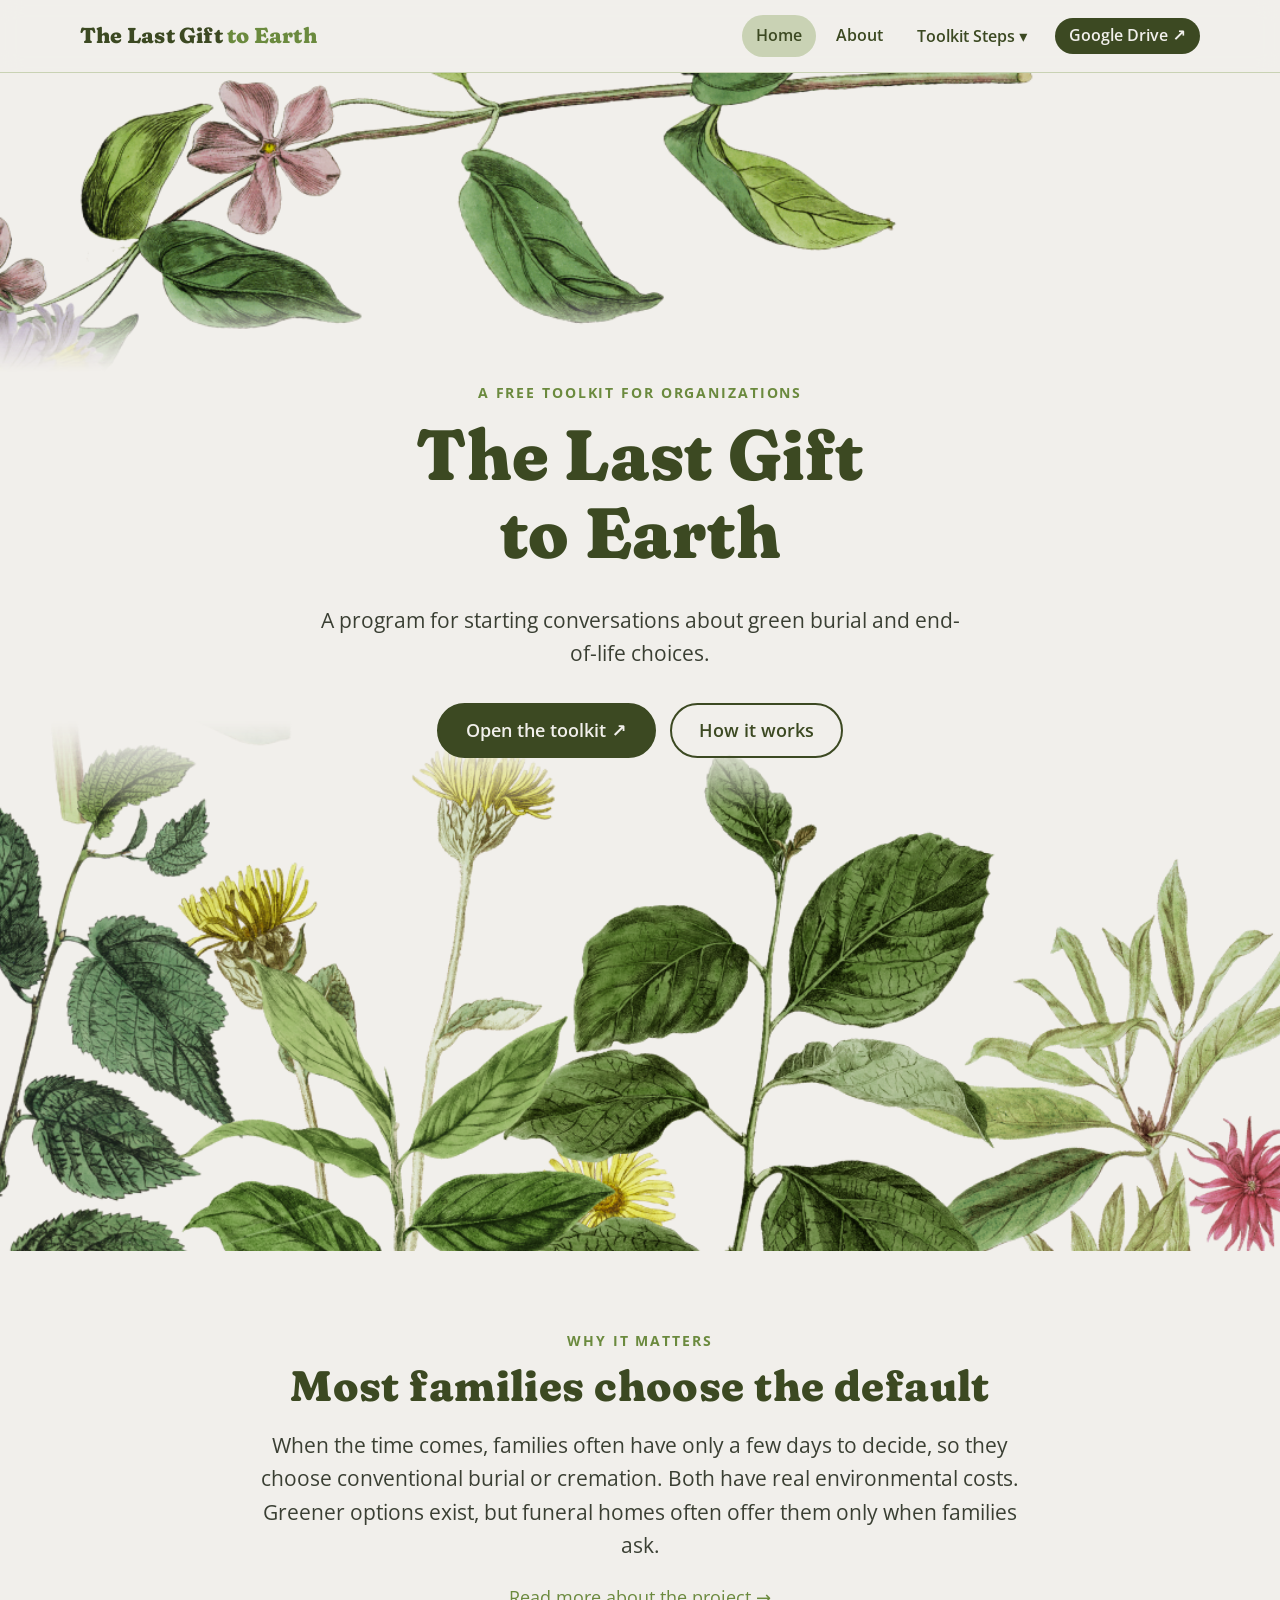
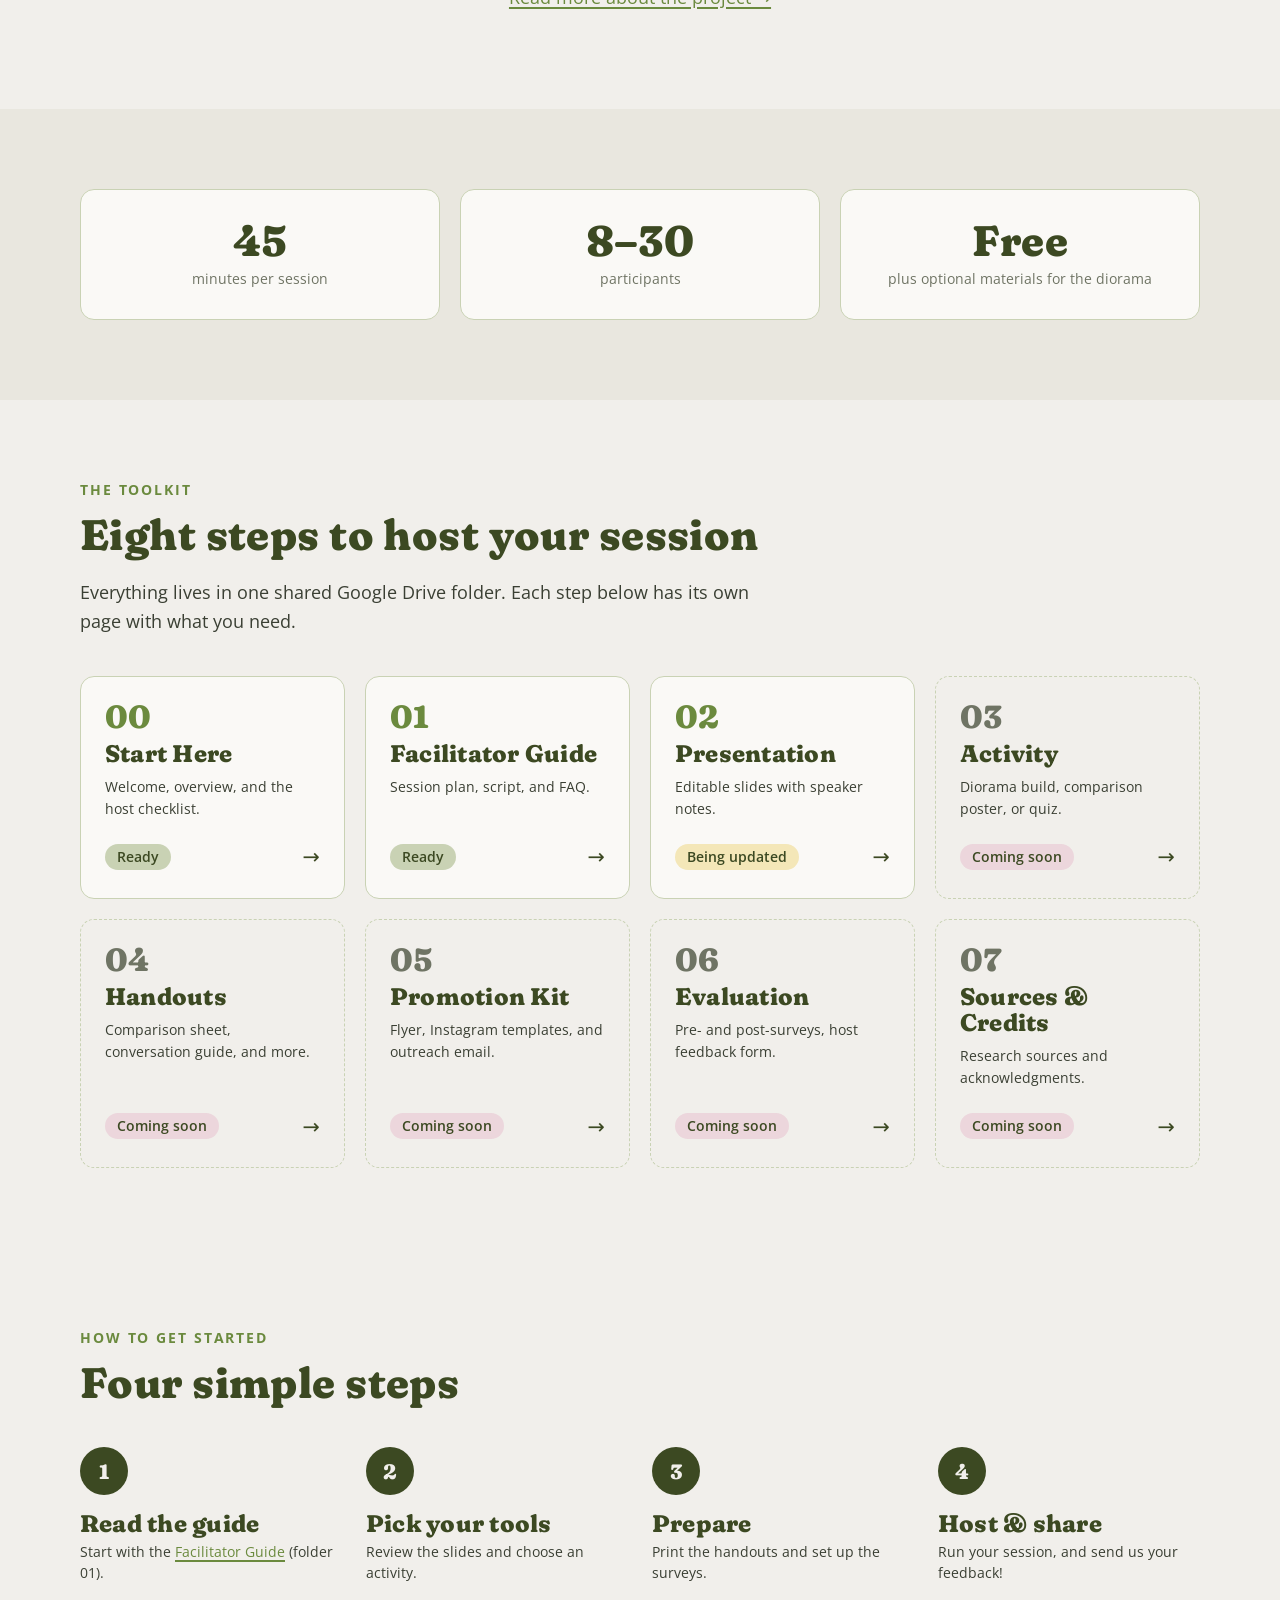
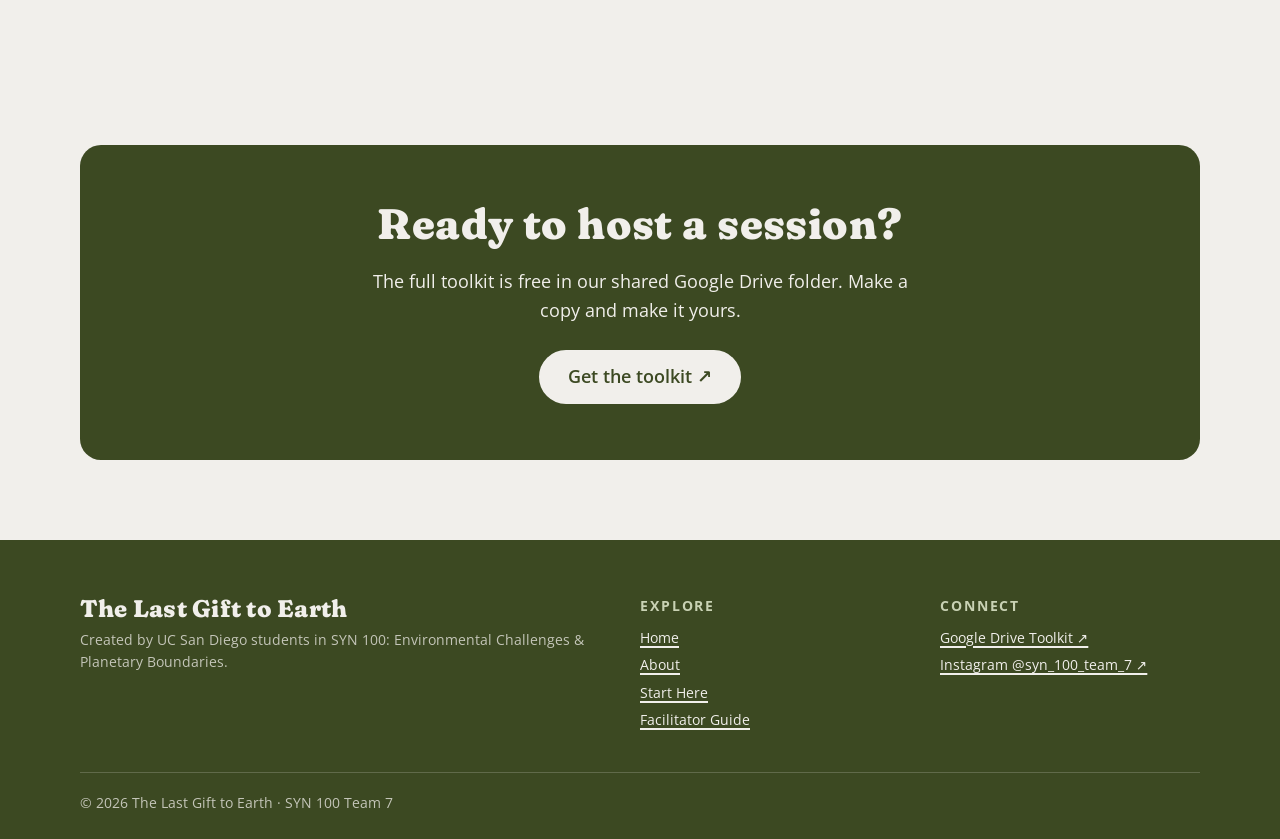
==== index.html @ 3b727e1e "Add files" ====
<!DOCTYPE html>
<html lang="en">
<head>
  <meta charset="UTF-8">
  <meta name="viewport" content="width=device-width, initial-scale=1.0">
  <title>The Last Gift to Earth · Green Burial Toolkit</title>
  <meta name="description" content="A free toolkit for organizations to host conversations about green burial and end-of-life choices. Created by UC San Diego students.">
  <link rel="icon" href="data:image/svg+xml,<svg xmlns=%22http://www.w3.org/2000/svg%22 viewBox=%220 0 100 100%22><text y=%22.9em%22 font-size=%2290%22>🌿</text></svg>">
  <link rel="preconnect" href="https://fonts.googleapis.com">
  <link rel="preconnect" href="https://fonts.gstatic.com" crossorigin>
  <link href="https://fonts.googleapis.com/css2?family=Fraunces:opsz,wght,SOFT,WONK@9..144,300..900,0..100,0..1&family=Open+Sans:wght@400;500;600;700&display=swap" rel="stylesheet">
  <link rel="stylesheet" href="style.css">
  <script src="script.js" defer></script>
</head>
<body>
<a class="skip-link" href="#main">Skip to content</a>
<header class="site-header">
  <div class="container header-inner">
    <a class="brand" href="index.html">The Last Gift <span>to Earth</span></a>
    <button class="nav-toggle" aria-expanded="false" aria-controls="site-nav">
      <span class="sr-only">Menu</span><span class="bar"></span><span class="bar"></span><span class="bar"></span>
    </button>
    <nav id="site-nav" class="site-nav" aria-label="Main">
      <ul>
        <li><a href="index.html" aria-current="page">Home</a></li>
        <li><a href="about.html">About</a></li>
        <li class="has-dropdown">
          <button class="dropdown-toggle" aria-expanded="false">Toolkit Steps <span aria-hidden="true">▾</span></button>
          <ul class="dropdown">
            <li><a href="start-here.html"><span class="num">00</span> Start Here</a></li>
            <li><a href="facilitator-guide.html"><span class="num">01</span> Facilitator Guide</a></li>
            <li><a href="presentation.html"><span class="num">02</span> Presentation</a></li>
            <li><a href="activity.html"><span class="num">03</span> Activity</a></li>
            <li><a href="handouts.html"><span class="num">04</span> Handouts</a></li>
            <li><a href="promotion-kit.html"><span class="num">05</span> Promotion Kit</a></li>
            <li><a href="evaluation.html"><span class="num">06</span> Evaluation</a></li>
            <li><a href="sources-credits.html"><span class="num">07</span> Sources & Credits</a></li>
          </ul>
        </li>
        <li><a class="btn btn-primary btn-sm" href="https://drive.google.com/drive/folders/17anD-PNkpwHYb8sk7NjaiAcMlj1EhDrj" target="_blank" rel="noopener">Google Drive ↗</a></li>
      </ul>
    </nav>
  </div>
</header>
<main id="main">

  <section class="hero">
    <img class="botanical top" src="images/botanical-top.png" alt="">
    <div class="container hero-inner">
      <p class="eyebrow">A free toolkit for organizations</p>
      <h1>The Last Gift<br>to Earth</h1>
      <p class="lead">A program for starting conversations about green burial and end-of-life choices.</p>
      <div class="btn-row center">
        <a class="btn btn-primary" href="https://drive.google.com/drive/folders/17anD-PNkpwHYb8sk7NjaiAcMlj1EhDrj" target="_blank" rel="noopener">Open the toolkit ↗</a>
        <a class="btn btn-secondary" href="start-here.html">How it works</a>
      </div>
    </div>
    <img class="botanical bottom" src="images/botanical-bottom.png" alt="">
  </section>

  <section class="section">
    <div class="container narrow center-text reveal">
      <p class="eyebrow">Why it matters</p>
      <h2>Most families choose the default</h2>
      <p class="lead">When the time comes, families often have only a few days to decide, so they choose conventional burial or cremation. Both have real environmental costs. Greener options exist, but funeral homes often offer them only when families ask.</p>
      <p><a href="about.html">Read more about the project →</a></p>
    </div>
  </section>

  <section class="section tint">
    <div class="container">
      <div class="stats">
        <div class="stat reveal"><p class="display">45</p><p class="small">minutes per session</p></div>
        <div class="stat reveal"><p class="display">8–30</p><p class="small">participants</p></div>
        <div class="stat reveal"><p class="display">Free</p><p class="small">plus optional materials for the diorama</p></div>
      </div>
    </div>
  </section>

  <section class="section">
    <div class="container">
      <div class="section-head reveal">
        <p class="eyebrow">The toolkit</p>
        <h2>Eight steps to host your session</h2>
        <p>Everything lives in one shared Google Drive folder. Each step below has its own page with what you need.</p>
      </div>
      <div class="cards">
      <a class="card step-card reveal is-ready" href="start-here.html">
        <span class="num">00</span>
        <h3>Start Here</h3>
        <p>Welcome, overview, and the host checklist.</p>
        <span class="card-foot"><span class="tag">Ready</span><span class="arrow" aria-hidden="true">→</span></span>
      </a>
      <a class="card step-card reveal is-ready" href="facilitator-guide.html">
        <span class="num">01</span>
        <h3>Facilitator Guide</h3>
        <p>Session plan, script, and FAQ.</p>
        <span class="card-foot"><span class="tag">Ready</span><span class="arrow" aria-hidden="true">→</span></span>
      </a>
      <a class="card step-card reveal is-updating" href="presentation.html">
        <span class="num">02</span>
        <h3>Presentation</h3>
        <p>Editable slides with speaker notes.</p>
        <span class="card-foot"><span class="tag yellow">Being updated</span><span class="arrow" aria-hidden="true">→</span></span>
      </a>
      <a class="card step-card reveal is-soon" href="activity.html">
        <span class="num">03</span>
        <h3>Activity</h3>
        <p>Diorama build, comparison poster, or quiz.</p>
        <span class="card-foot"><span class="tag pink">Coming soon</span><span class="arrow" aria-hidden="true">→</span></span>
      </a>
      <a class="card step-card reveal is-soon" href="handouts.html">
        <span class="num">04</span>
        <h3>Handouts</h3>
        <p>Comparison sheet, conversation guide, and more.</p>
        <span class="card-foot"><span class="tag pink">Coming soon</span><span class="arrow" aria-hidden="true">→</span></span>
      </a>
      <a class="card step-card reveal is-soon" href="promotion-kit.html">
        <span class="num">05</span>
        <h3>Promotion Kit</h3>
        <p>Flyer, Instagram templates, and outreach email.</p>
        <span class="card-foot"><span class="tag pink">Coming soon</span><span class="arrow" aria-hidden="true">→</span></span>
      </a>
      <a class="card step-card reveal is-soon" href="evaluation.html">
        <span class="num">06</span>
        <h3>Evaluation</h3>
        <p>Pre- and post-surveys, host feedback form.</p>
        <span class="card-foot"><span class="tag pink">Coming soon</span><span class="arrow" aria-hidden="true">→</span></span>
      </a>
      <a class="card step-card reveal is-soon" href="sources-credits.html">
        <span class="num">07</span>
        <h3>Sources & Credits</h3>
        <p>Research sources and acknowledgments.</p>
        <span class="card-foot"><span class="tag pink">Coming soon</span><span class="arrow" aria-hidden="true">→</span></span>
      </a>
      </div>
    </div>
  </section>

  <section class="section">
    <div class="container">
      <div class="section-head reveal">
        <p class="eyebrow">How to get started</p>
        <h2>Four simple steps</h2>
      </div>
      <ol class="numbered-steps">
        <li class="reveal"><h3>Read the guide</h3><p>Start with the <a href="facilitator-guide.html">Facilitator Guide</a> (folder 01).</p></li>
        <li class="reveal"><h3>Pick your tools</h3><p>Review the slides and choose an activity.</p></li>
        <li class="reveal"><h3>Prepare</h3><p>Print the handouts and set up the surveys.</p></li>
        <li class="reveal"><h3>Host &amp; share</h3><p>Run your session, and send us your feedback!</p></li>
      </ol>
    </div>
  </section>

  <section class="section">
    <div class="container">
      <div class="cta-band reveal">
        <h2>Ready to host a session?</h2>
        <p>The full toolkit is free in our shared Google Drive folder. Make a copy and make it yours.</p>
        <a class="btn btn-primary" href="https://drive.google.com/drive/folders/17anD-PNkpwHYb8sk7NjaiAcMlj1EhDrj" target="_blank" rel="noopener">Get the toolkit ↗</a>
      </div>
    </div>
  </section>
</main>
<footer class="site-footer">
  <div class="container footer-inner">
    <div>
      <p class="footer-brand">The Last Gift to Earth</p>
      <p class="small">Created by UC San Diego students in SYN 100: Environmental Challenges &amp; Planetary Boundaries.</p>
    </div>
    <div>
      <p class="footer-label">Explore</p>
      <ul>
        <li><a href="index.html">Home</a></li>
        <li><a href="about.html">About</a></li>
        <li><a href="start-here.html">Start Here</a></li>
        <li><a href="facilitator-guide.html">Facilitator Guide</a></li>
      </ul>
    </div>
    <div>
      <p class="footer-label">Connect</p>
      <ul>
        <li><a href="https://drive.google.com/drive/folders/17anD-PNkpwHYb8sk7NjaiAcMlj1EhDrj" target="_blank" rel="noopener">Google Drive Toolkit ↗</a></li>
        <li><a href="https://www.instagram.com/syn_100_team_7/" target="_blank" rel="noopener">Instagram @syn_100_team_7 ↗</a></li>
      </ul>
    </div>
  </div>
  <div class="container footer-bottom small">© <span data-year></span> The Last Gift to Earth · SYN 100 Team 7</div>
</footer>
</body>
</html>
---- style.css ----
/* =========================================================
   The Last Gift to Earth — site styles
   Tokens and rules follow DESIGN.md
   ========================================================= */
:root {
  /* Colors */
  --color-bg:       #F1EFEB;
  --color-surface:  #FAF9F6;
  --color-heading:  #3C4922;
  --color-text:     #3A3F33;
  --color-muted:    #6F7464;
  --color-leaf:     #6B8A3E;
  --color-sage:     #C9D2B4;
  --color-blossom:  #C98A9A;
  --color-lavender: #9C8FC4;
  --color-sun:      #E3C44E;
  --color-tint:     #E9E7DF;  /* alternating section background */

  /* Fonts */
  --font-heading: "Fraunces", Georgia, serif;
  --font-body:    "Open Sans", system-ui, sans-serif;
  --heading-soft: 100;
  --heading-wonk: 1;
  --heading-weight: 800;

  /* Type scale */
  --base-size: 18px;
  --ratio: 1.333;
  --fs-small: calc(var(--base-size) / var(--ratio));
  --fs-body:  var(--base-size);
  --fs-h4:    calc(var(--base-size) * var(--ratio));
  --fs-h3:    calc(var(--fs-h4) * var(--ratio));
  --fs-h2:    calc(var(--fs-h3) * var(--ratio));
  --fs-h1:    calc(var(--fs-h2) * var(--ratio));

  /* Shape */
  --radius: 14px;
  --line-height: 1.6;
  --container: 1120px;
  --header-h: 72px;
}

/* ===================== Base ===================== */
*, *::before, *::after { box-sizing: border-box; }
html { scroll-behavior: smooth; scroll-padding-top: calc(var(--header-h) + 16px); }
body {
  margin: 0;
  background: var(--color-bg);
  color: var(--color-text);
  font-family: var(--font-body);
  font-size: var(--fs-body);
  line-height: var(--line-height);
  -webkit-font-smoothing: antialiased;
}
img { max-width: 100%; display: block; }

h1, h2, h3, h4, .display, .num, .brand, .pager-title, .footer-brand {
  font-family: var(--font-heading);
  color: var(--color-heading);
  font-weight: var(--heading-weight);
  font-variation-settings: "SOFT" var(--heading-soft), "WONK" var(--heading-wonk);
  line-height: 1.1;
  letter-spacing: 0.01em;
}
h1, h2, h3, h4 { margin: 0 0 0.45em; }
h1 { font-size: var(--fs-h1); }
h2 { font-size: var(--fs-h2); }
h3 { font-size: var(--fs-h4); }           /* card & sub-section titles */
h4 { font-size: calc(var(--fs-body) * 1.15); }
p  { margin: 0 0 1em; }
.lead { font-size: calc(var(--fs-body) * 1.15); }
.small, small { font-size: var(--fs-small); color: var(--color-muted); }
.muted { color: var(--color-muted); }
strong { color: var(--color-heading); font-weight: 700; }

a { color: var(--color-leaf); text-underline-offset: 3px; text-decoration-thickness: 1.5px; }
a:hover { color: var(--color-heading); }
:focus-visible { outline: 3px solid var(--color-leaf); outline-offset: 3px; border-radius: 4px; }

.eyebrow {
  font-family: var(--font-body);
  font-size: var(--fs-small);
  font-weight: 700;
  letter-spacing: 0.14em;
  text-transform: uppercase;
  color: var(--color-leaf);
  margin-bottom: 0.8em;
  display: flex; align-items: center; gap: 12px; flex-wrap: wrap;
}
.center-text .eyebrow, .hero .eyebrow { justify-content: center; }

.sr-only { position: absolute; width: 1px; height: 1px; overflow: hidden; clip: rect(0 0 0 0); white-space: nowrap; }
.skip-link { position: absolute; left: -999px; top: 8px; background: var(--color-heading); color: var(--color-bg); padding: 8px 16px; border-radius: 999px; z-index: 100; }
.skip-link:focus { left: 16px; }

/* ===================== Layout ===================== */
.container { width: min(var(--container), 100% - 48px); margin-inline: auto; }
.container.narrow { width: min(780px, 100% - 48px); }
.section { padding: 80px 0; }
.section.tint { background: var(--color-tint); }
.section-head { max-width: 680px; margin-bottom: 40px; }
.center-text { text-align: center; }
.center-text p { margin-inline: auto; }
.mt-md { margin-top: 32px !important; }
.mt-lg { margin-top: 56px !important; }
.two-col { display: grid; grid-template-columns: 1fr 1fr; gap: 56px; }

/* ===================== Header ===================== */
.site-header {
  position: sticky; top: 0; z-index: 50;
  background: color-mix(in srgb, var(--color-bg) 88%, transparent);
  backdrop-filter: blur(10px); -webkit-backdrop-filter: blur(10px);
  border-bottom: 1px solid var(--color-sage);
}
.header-inner { display: flex; align-items: center; justify-content: space-between; height: var(--header-h); }
.brand { font-size: 1.35rem; text-decoration: none; }
.brand span { color: var(--color-leaf); }
.site-nav ul { list-style: none; margin: 0; padding: 0; }
.site-nav > ul { display: flex; align-items: center; gap: 6px; }
.site-nav a, .dropdown-toggle {
  display: block; padding: 8px 14px; border-radius: 999px;
  color: var(--color-heading); text-decoration: none; font-weight: 600; font-size: calc(var(--fs-body) * 0.9);
  font-family: var(--font-body); background: none; border: 0; cursor: pointer;
}
.site-nav a:hover, .dropdown-toggle:hover { background: var(--color-sage); color: var(--color-heading); }
.site-nav a[aria-current="page"], .has-dropdown.is-active > .dropdown-toggle { background: var(--color-sage); }
.site-nav .btn { margin-left: 8px; color: var(--color-bg); background: var(--color-heading); }
.site-nav .btn:hover { background: var(--color-leaf); border-color: var(--color-leaf); color: var(--color-bg); }

.has-dropdown { position: relative; }
.dropdown {
  position: absolute; top: calc(100% + 8px); left: 50%; transform: translateX(-50%);
  min-width: 260px; padding: 8px !important;
  background: var(--color-surface); border: 1px solid var(--color-sage); border-radius: var(--radius);
  box-shadow: 0 16px 40px rgba(60,73,34,.15);
  opacity: 0; visibility: hidden; transition: opacity .15s ease, visibility .15s;
}
.has-dropdown.open .dropdown,
.has-dropdown:hover .dropdown,
.has-dropdown:focus-within .dropdown { opacity: 1; visibility: visible; }
.dropdown a { border-radius: 10px; font-weight: 500; }
.dropdown .num { font-size: 1rem; color: var(--color-leaf); margin-right: 6px; }

.nav-toggle { display: none; background: none; border: 0; padding: 10px; cursor: pointer; }
.nav-toggle .bar { display: block; width: 24px; height: 2px; background: var(--color-heading); margin: 5px 0; transition: transform .2s ease, opacity .2s ease; }
.nav-toggle[aria-expanded="true"] .bar:nth-child(2) { transform: translateY(7px) rotate(45deg); }
.nav-toggle[aria-expanded="true"] .bar:nth-child(3) { opacity: 0; }
.nav-toggle[aria-expanded="true"] .bar:nth-child(4) { transform: translateY(-7px) rotate(-45deg); }

/* ===================== Buttons & tags ===================== */
.btn-row { display: flex; gap: 14px; flex-wrap: wrap; align-items: center; }
.btn-row.center { justify-content: center; }
.btn {
  display: inline-flex; align-items: center; gap: 8px;
  padding: 0.8em 1.5em; border-radius: 999px; font-weight: 600;
  font-family: var(--font-body); font-size: var(--fs-body); line-height: 1.2;
  text-decoration: none; border: 2px solid var(--color-heading); cursor: pointer;
  transition: transform .15s ease, background .15s ease, color .15s ease;
}
.btn:hover { transform: translateY(-2px); }
.btn-sm { padding: 0.55em 1.1em; font-size: var(--fs-small); }
.btn-primary { background: var(--color-heading); color: var(--color-bg); }
.btn-primary:hover { color: var(--color-bg); background: var(--color-leaf); border-color: var(--color-leaf); }
.btn-secondary { background: transparent; color: var(--color-heading); }
.btn-secondary:hover { background: var(--color-heading); color: var(--color-bg); }
.link-btn { background: none; border: 0; padding: 0; color: var(--color-leaf); text-decoration: underline; cursor: pointer; font: inherit; }

.tag {
  display: inline-block; padding: 3px 12px; border-radius: 999px;
  background: var(--color-sage); color: var(--color-heading);
  font-family: var(--font-body); font-size: var(--fs-small); font-weight: 600;
  letter-spacing: 0; text-transform: none; line-height: 1.5; white-space: nowrap;
}
.tag.pink   { background: color-mix(in srgb, var(--color-blossom) 35%, white); }
.tag.purple { background: color-mix(in srgb, var(--color-lavender) 35%, white); }
.tag.yellow { background: color-mix(in srgb, var(--color-sun) 40%, white); }

/* ===================== Hero (home) ===================== */
.hero { position: relative; text-align: center; overflow: hidden; }
.hero .botanical { width: 100%; height: auto; pointer-events: none; user-select: none; }
.hero .botanical.bottom { margin-top: -40px; }
.hero-inner { position: relative; z-index: 1; padding-top: 8px; }
.hero h1 { font-size: clamp(2.6rem, 7vw, calc(var(--fs-h1) * 1.25)); }
.hero .lead { max-width: 640px; margin: 0 auto 1.6em; }

/* ===================== Page hero (inner pages) ===================== */
.page-hero {
  padding: 64px 0 56px;
  border-bottom: 1px dashed var(--color-sage);
  background:
    radial-gradient(ellipse at 100% 0%, color-mix(in srgb, var(--color-sage) 55%, transparent), transparent 55%),
    radial-gradient(ellipse at 0% 100%, color-mix(in srgb, var(--color-blossom) 14%, transparent), transparent 50%);
}
.page-hero h1 { max-width: 820px; }
.page-hero .lead { max-width: 640px; }

/* Stepper */
.stepper { list-style: none; padding: 0; margin: 0 0 40px; display: flex; gap: 6px; flex-wrap: wrap; counter-reset: none; }
.stepper li { position: relative; }
.stepper a {
  display: grid; place-items: center; width: 44px; height: 44px; border-radius: 50%;
  font-family: var(--font-heading); font-variation-settings: "SOFT" 100, "WONK" 1; font-weight: 700;
  text-decoration: none; color: var(--color-heading);
  background: var(--color-surface); border: 2px solid var(--color-sage);
  transition: transform .15s ease, border-color .15s ease;
}
.stepper a:hover { transform: translateY(-2px); border-color: var(--color-leaf); }
.stepper a.ready { border-color: var(--color-leaf); }
.stepper a.soon { color: var(--color-muted); border-style: dashed; }
.stepper a.updating { border-color: var(--color-sun); }
.stepper a.current { background: var(--color-heading); border-color: var(--color-heading); color: var(--color-bg); }

/* ===================== Cards ===================== */
.cards { display: grid; grid-template-columns: repeat(auto-fill, minmax(240px, 1fr)); gap: 20px; }
.cards-3 { grid-template-columns: repeat(3, 1fr); }
.cards-4 { grid-template-columns: repeat(4, 1fr); }
.card {
  background: var(--color-surface); border: 1px solid var(--color-sage);
  border-radius: var(--radius); padding: 24px; display: flex; flex-direction: column; gap: 4px;
  transition: box-shadow .2s ease, transform .2s ease;
}
.card h3 { margin: 4px 0 6px; }
.card p { font-size: var(--fs-small); margin: 0; }
.card .num { font-size: var(--fs-h3); color: var(--color-leaf); line-height: 1; }
.step-card { text-decoration: none; color: var(--color-text); }
.step-card:hover { box-shadow: 0 10px 30px rgba(60,73,34,.12); transform: translateY(-3px); color: var(--color-text); }
.step-card .card-foot { margin-top: auto; padding-top: 16px; display: flex; justify-content: space-between; align-items: center; }
.step-card .arrow { color: var(--color-heading); font-size: 1.3rem; transition: transform .2s ease; }
.step-card:hover .arrow { transform: translateX(4px); }
.step-card.is-soon { background: transparent; border-style: dashed; }
.step-card.is-soon .num { color: var(--color-muted); }

.intro-card {
  background: var(--color-surface); border: 1px solid var(--color-sage); border-radius: var(--radius);
  padding: 28px 32px; font-size: calc(var(--fs-body) * 1.05); font-style: italic;
  border-left: 4px solid var(--color-leaf);
}
.intro-card p:last-child { margin: 0; }

.feature {
  background: var(--color-heading); color: var(--color-bg);
  border-radius: calc(var(--radius) * 1.5); padding: 36px 40px;
}
.feature h3 { color: var(--color-bg); font-size: var(--fs-h3); margin-top: 12px; }
.feature .leaf-list li::before { background: var(--color-sage); }
.feature strong { color: var(--color-bg); }

/* ===================== Lists ===================== */
.leaf-list { list-style: none; padding: 0; margin: 0 0 1em; }
.leaf-list li { position: relative; padding-left: 26px; margin-bottom: 10px; }
.leaf-list li::before {
  content: ""; position: absolute; left: 2px; top: 0.55em;
  width: 11px; height: 11px; background: var(--color-leaf);
  border-radius: 0 70% 0 70%;   /* little leaf shape */
}
.card .leaf-list li { font-size: var(--fs-small); margin-bottom: 8px; }

.simple-steps { padding-left: 1.3em; }
.simple-steps li { margin-bottom: 8px; padding-left: 4px; }
.simple-steps li::marker { color: var(--color-leaf); font-weight: 700; }

.numbered-steps { list-style: none; padding: 0; margin: 0; display: grid; grid-template-columns: repeat(4, 1fr); gap: 24px; counter-reset: step; }
.numbered-steps li { counter-increment: step; padding-top: 64px; position: relative; }
.numbered-steps li::before {
  content: counter(step); position: absolute; top: 0; left: 0;
  width: 48px; height: 48px; border-radius: 50%; display: grid; place-items: center;
  background: var(--color-heading); color: var(--color-bg);
  font-family: var(--font-heading); font-variation-settings: "SOFT" 100, "WONK" 1; font-weight: 800; font-size: 1.3rem;
}
.numbered-steps h3 { margin-bottom: 4px; }
.numbered-steps p { font-size: var(--fs-small); margin: 0; }

.doc-list { list-style: none; padding: 0; margin: 0; display: flex; flex-direction: column; gap: 10px; }
.doc-list li {
  display: flex; align-items: center; gap: 10px;
  background: var(--color-surface); border: 1px solid var(--color-sage); border-radius: 10px; padding: 12px 16px;
}
.doc-list li::before { content: "📄"; }
.doc-list a { font-weight: 600; }

/* ===================== Stats ===================== */
.stats { display: grid; grid-template-columns: repeat(3, 1fr); gap: 20px; }
.stat { text-align: center; padding: 28px 20px; border-radius: var(--radius); background: var(--color-surface); border: 1px solid var(--color-sage); }
.stat .display { font-size: var(--fs-h2); margin: 0 0 4px; }
.stat p.small { margin: 0; }

/* ===================== Timeline ===================== */
.timeline { list-style: none; padding: 0; margin: 0; }
.timeline > li {
  display: grid; grid-template-columns: 110px 1fr; gap: 20px;
  padding: 6px 0 6px 28px; border-left: 3px solid var(--color-sage); position: relative;
}
.timeline > li::before {
  content: ""; position: absolute; left: -9px; top: 26px; width: 15px; height: 15px;
  border-radius: 50%; background: var(--color-leaf); border: 3px solid var(--color-bg);
}
.timeline .time { font-weight: 700; color: var(--color-heading); padding-top: 18px; font-size: var(--fs-small); }
.timeline details {
  background: var(--color-surface); border: 1px solid var(--color-sage); border-radius: var(--radius);
  padding: 16px 20px; margin-bottom: 10px; transition: box-shadow .2s ease;
}
.timeline details[open] { box-shadow: 0 8px 24px rgba(60,73,34,.08); }
.timeline summary { cursor: pointer; list-style: none; display: grid; grid-template-columns: 1fr auto; column-gap: 12px; }
.timeline summary::-webkit-details-marker { display: none; }
.timeline summary::after { content: "+"; grid-row: 1 / span 2; grid-column: 2; align-self: center; font-size: 1.5rem; color: var(--color-heading); line-height: 1; }
.timeline details[open] summary::after { content: "–"; }
.t-title { font-family: var(--font-heading); font-variation-settings: "SOFT" 100, "WONK" 1; font-weight: 800; color: var(--color-heading); font-size: calc(var(--fs-body) * 1.2); }
.t-meta { font-size: var(--fs-small); color: var(--color-muted); }
.timeline details > *:not(summary) { margin-top: 14px; }
.timeline details blockquote { font-size: var(--fs-body); }

/* ===================== Quote ===================== */
blockquote {
  margin: 0; padding: 18px 26px; border-left: 4px solid var(--color-blossom);
  background: var(--color-surface); border-radius: 0 var(--radius) var(--radius) 0;
  font-style: italic; font-size: calc(var(--fs-body) * 1.1); text-align: left;
}
.center-text blockquote { font-size: calc(var(--fs-body) * 1.3); }

/* ===================== Table ===================== */
.table-wrap { overflow-x: auto; border-radius: var(--radius); border: 1px solid var(--color-sage); }
table { border-collapse: collapse; width: 100%; background: var(--color-surface); }
th, td { text-align: left; padding: 14px 18px; border-bottom: 1px solid var(--color-sage); font-size: var(--fs-small); vertical-align: middle; }
tr:last-child td { border-bottom: 0; }
th { background: var(--color-heading); color: var(--color-bg); font-weight: 600; }
td a { font-weight: 600; }

/* ===================== Checklist ===================== */
.progress { margin-bottom: 32px; }
.progress-bar { height: 10px; background: var(--color-sage); border-radius: 999px; overflow: hidden; margin-bottom: 8px; }
.progress-bar span { display: block; height: 100%; width: 0; background: var(--color-leaf); border-radius: 999px; transition: width .3s ease; }
.check-group { margin-bottom: 40px; }
.check-group .eyebrow { margin-bottom: 0.3em; }
.checklist { list-style: none; padding: 0; margin: 0; }
.checklist label { display: flex; gap: 14px; align-items: flex-start; padding: 12px 0; cursor: pointer; border-bottom: 1px solid var(--color-sage); }
.checklist input { flex: none; width: 20px; height: 20px; accent-color: var(--color-leaf); margin-top: 4px; cursor: pointer; }
.checklist input:checked + span { text-decoration: line-through; color: var(--color-muted); }

/* ===================== FAQ ===================== */
.faq-group { margin: 40px 0 8px; font-size: calc(var(--fs-body) * 1.2); color: var(--color-leaf); }
details.faq { border-bottom: 1px solid var(--color-sage); padding: 16px 0; }
details.faq summary { cursor: pointer; font-weight: 600; color: var(--color-heading); list-style: none; display: flex; justify-content: space-between; gap: 16px; }
details.faq summary::-webkit-details-marker { display: none; }
details.faq summary::after { content: "+"; font-size: 1.4em; line-height: 1; }
details.faq[open] summary::after { content: "–"; }
details.faq p { margin: 10px 0 0; }
.pending { color: var(--color-muted); font-style: italic; }

/* ===================== Placeholder ===================== */
.placeholder {
  text-align: center; padding: 56px 32px;
  border: 2px dashed var(--color-sage); border-radius: calc(var(--radius) * 1.5);
  background: color-mix(in srgb, var(--color-surface) 60%, transparent);
}
.placeholder-icon { font-size: 2.5rem; margin: 0 0 8px; }
.placeholder p { max-width: 520px; margin-inline: auto; }

.embed { position: relative; aspect-ratio: 16 / 9; border-radius: var(--radius); overflow: hidden; border: 1px solid var(--color-sage); }
.embed iframe { position: absolute; inset: 0; width: 100%; height: 100%; border: 0; }

/* ===================== CTA band ===================== */
.cta-band {
  background: var(--color-heading); color: var(--color-bg);
  border-radius: calc(var(--radius) * 1.5); padding: 56px 40px; text-align: center;
}
.cta-band h2 { color: var(--color-bg); }
.cta-band p { max-width: 560px; margin: 0 auto 1.4em; }
.cta-band .btn-primary { background: var(--color-bg); color: var(--color-heading); border-color: var(--color-bg); }
.cta-band .btn-primary:hover { background: var(--color-sage); border-color: var(--color-sage); color: var(--color-heading); }

/* ===================== Pager ===================== */
.pager { display: flex; justify-content: space-between; gap: 20px; padding: 24px 0 80px; }
.pager-link {
  flex: 1; max-width: 340px; display: flex; flex-direction: column; gap: 4px;
  padding: 20px 24px; border-radius: var(--radius); border: 1px solid var(--color-sage);
  background: var(--color-surface); text-decoration: none; transition: transform .2s ease, box-shadow .2s ease;
}
.pager-link:hover { transform: translateY(-3px); box-shadow: 0 10px 30px rgba(60,73,34,.12); }
.pager-link.next { text-align: right; margin-left: auto; }
.pager-title { font-size: var(--fs-h4); }

/* ===================== Footer ===================== */
.site-footer { background: var(--color-heading); color: var(--color-bg); padding: 56px 0 24px; }
.site-footer a { color: var(--color-bg); }
.site-footer a:hover { color: var(--color-sage); }
.site-footer .small { color: color-mix(in srgb, var(--color-bg) 75%, transparent); }
.footer-inner { display: grid; grid-template-columns: 2fr 1fr 1fr; gap: 40px; }
.footer-brand { color: var(--color-bg); font-size: var(--fs-h4); margin: 0 0 8px; }
.footer-label { font-weight: 700; font-size: var(--fs-small); letter-spacing: .14em; text-transform: uppercase; color: var(--color-sage); margin-bottom: 10px; }
.site-footer ul { list-style: none; padding: 0; margin: 0; display: grid; gap: 6px; font-size: var(--fs-small); }
.footer-bottom { border-top: 1px solid color-mix(in srgb, var(--color-bg) 20%, transparent); margin-top: 40px; padding-top: 20px; }

/* ===================== Reveal animation ===================== */
.js .reveal { opacity: 0; transform: translateY(16px); transition: opacity .6s ease, transform .6s ease; }
.js .reveal.is-visible { opacity: 1; transform: none; }
@media (prefers-reduced-motion: reduce) {
  html { scroll-behavior: auto; }
  .js .reveal { opacity: 1; transform: none; transition: none; }
  * { transition: none !important; }
}

/* ===================== Responsive ===================== */
@media (max-width: 960px) {
  .cards-4 { grid-template-columns: repeat(2, 1fr); }
  .cards-3 { grid-template-columns: 1fr; }
  .numbered-steps { grid-template-columns: repeat(2, 1fr); }
  .two-col { grid-template-columns: 1fr; gap: 40px; }
  .footer-inner { grid-template-columns: 1fr 1fr; }
  .footer-inner > :first-child { grid-column: 1 / -1; }
}

@media (max-width: 820px) {
  :root { --base-size: 17px; --ratio: 1.25; }
  .nav-toggle { display: block; }
  .site-nav {
    position: absolute; top: var(--header-h); left: 0; right: 0;
    background: var(--color-bg); border-bottom: 1px solid var(--color-sage);
    padding: 12px 24px 24px; display: none; max-height: calc(100vh - var(--header-h)); overflow-y: auto;
  }
  .site-nav.open { display: block; }
  .site-nav > ul { flex-direction: column; align-items: stretch; gap: 2px; }
  .dropdown-toggle { width: 100%; text-align: left; }
  .dropdown { position: static; transform: none; opacity: 1; visibility: visible; box-shadow: none; border: 0; background: transparent; padding: 0 0 0 12px !important; display: none; }
  .has-dropdown.open .dropdown { display: block; }
  .has-dropdown:hover .dropdown { display: none; }
  .has-dropdown.open:hover .dropdown { display: block; }
  .site-nav .btn { margin: 12px 0 0; justify-content: center; }
  .section { padding: 56px 0; }
  .stats { grid-template-columns: 1fr; }
  .timeline > li { grid-template-columns: 1fr; gap: 0; padding-left: 20px; }
  .timeline .time { padding-top: 10px; }
  .timeline > li::before { top: 14px; }
  .pager { flex-direction: column; }
  .pager-link { max-width: none; }
  .hero .botanical.bottom { margin-top: -10px; }
}

@media (max-width: 560px) {
  .cards-4, .numbered-steps { grid-template-columns: 1fr; }
  .footer-inner { grid-template-columns: 1fr; }
  .stepper a { width: 38px; height: 38px; font-size: .9rem; }
  .feature, .cta-band { padding: 32px 24px; }
}
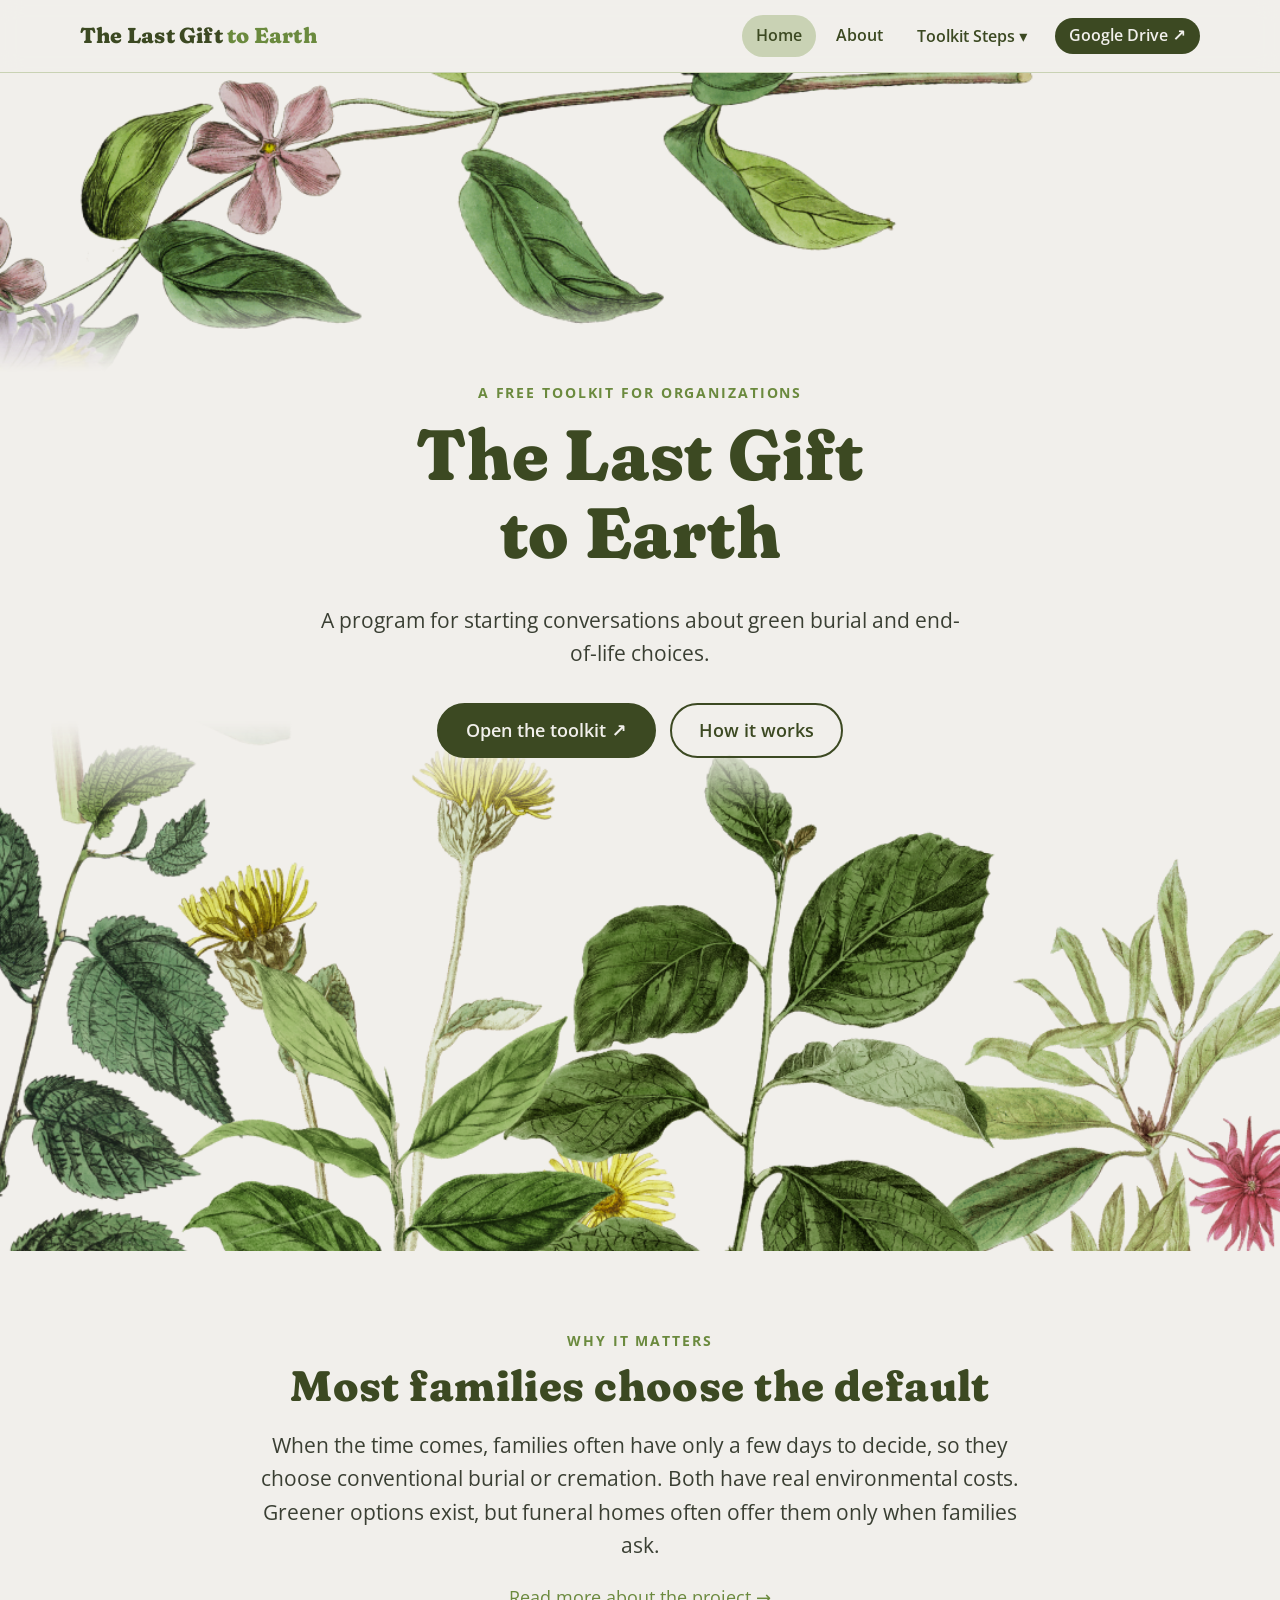
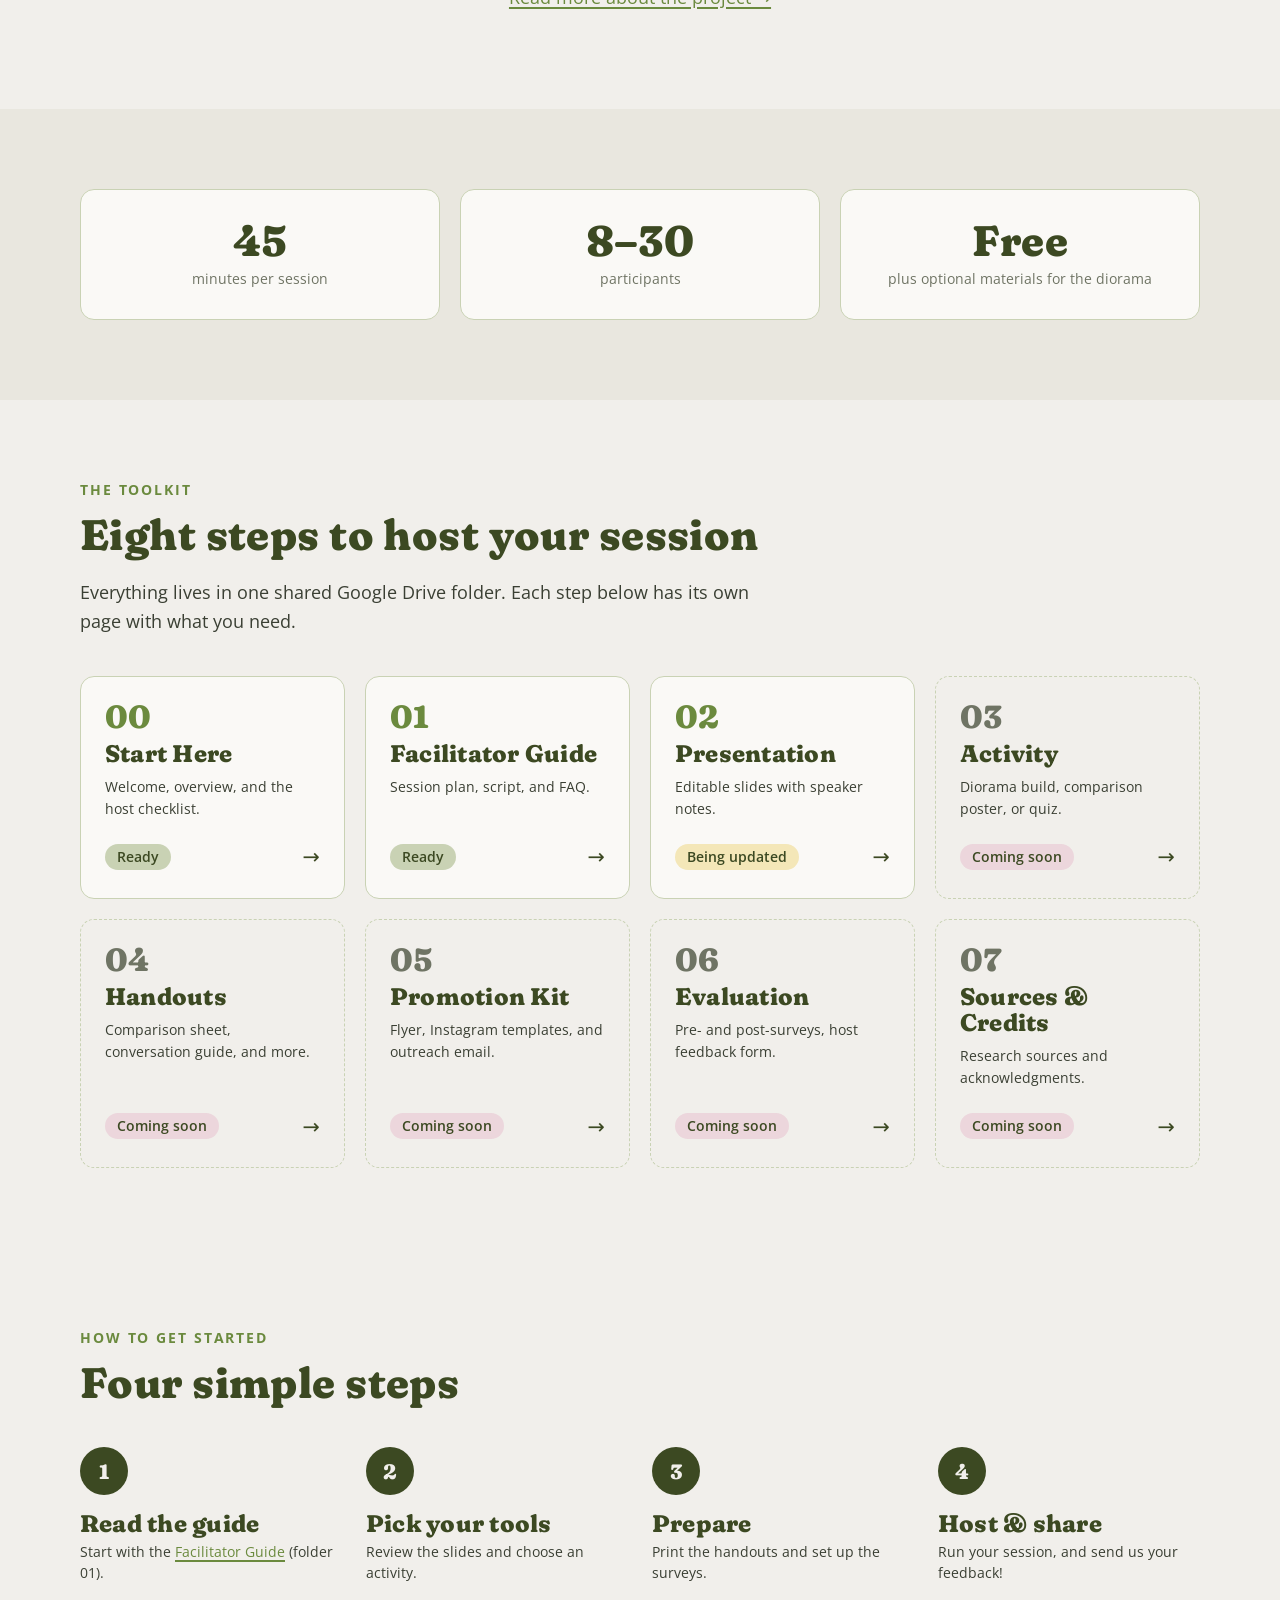
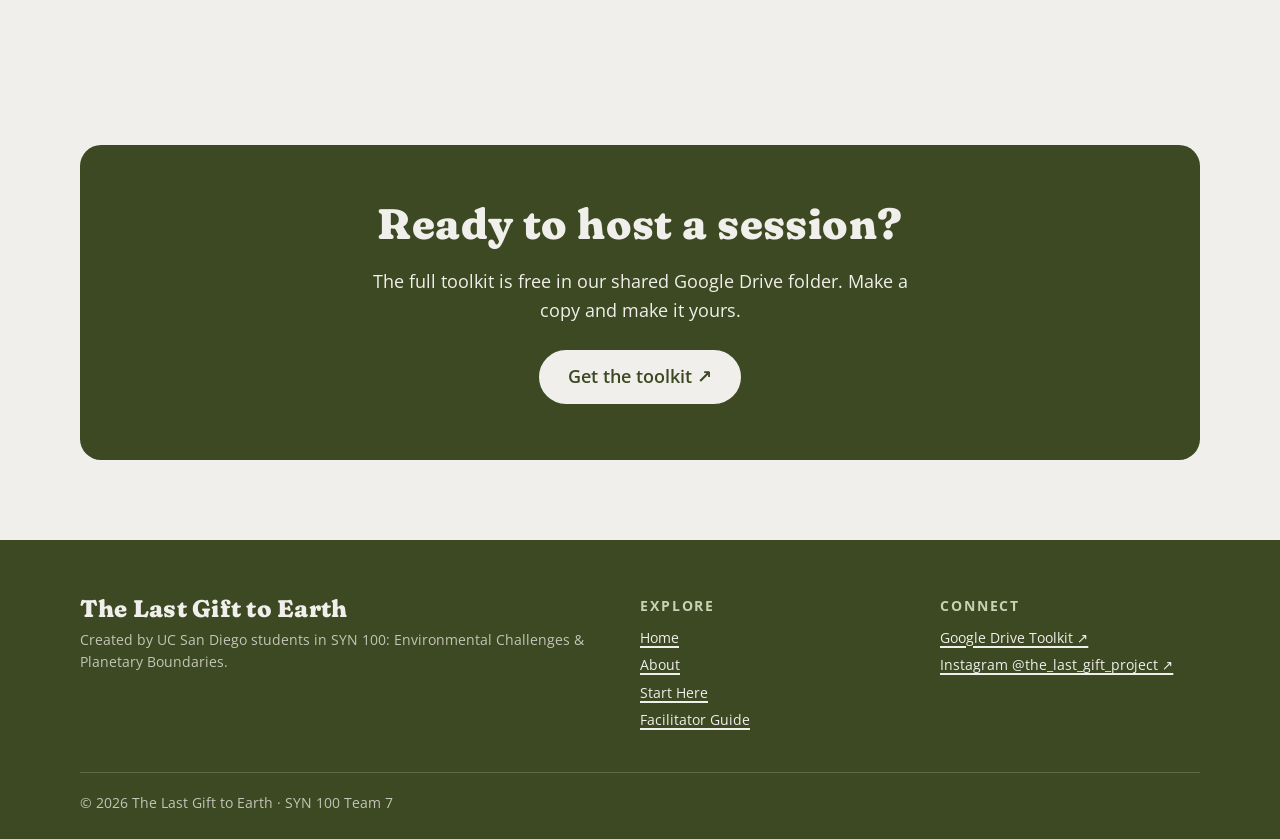
==== commit 64d3391c: "Change ig link" ====
--- a/index.html
+++ b/index.html
@@ -181,7 +181,7 @@
       <p class="footer-label">Connect</p>
       <ul>
         <li><a href="https://drive.google.com/drive/folders/17anD-PNkpwHYb8sk7NjaiAcMlj1EhDrj" target="_blank" rel="noopener">Google Drive Toolkit ↗</a></li>
-        <li><a href="https://www.instagram.com/syn_100_team_7/" target="_blank" rel="noopener">Instagram @syn_100_team_7 ↗</a></li>
+        <li><a href="https://www.instagram.com/the_last_gift_project/" target="_blank" rel="noopener">Instagram @the_last_gift_project ↗</a></li>
       </ul>
     </div>
   </div>
